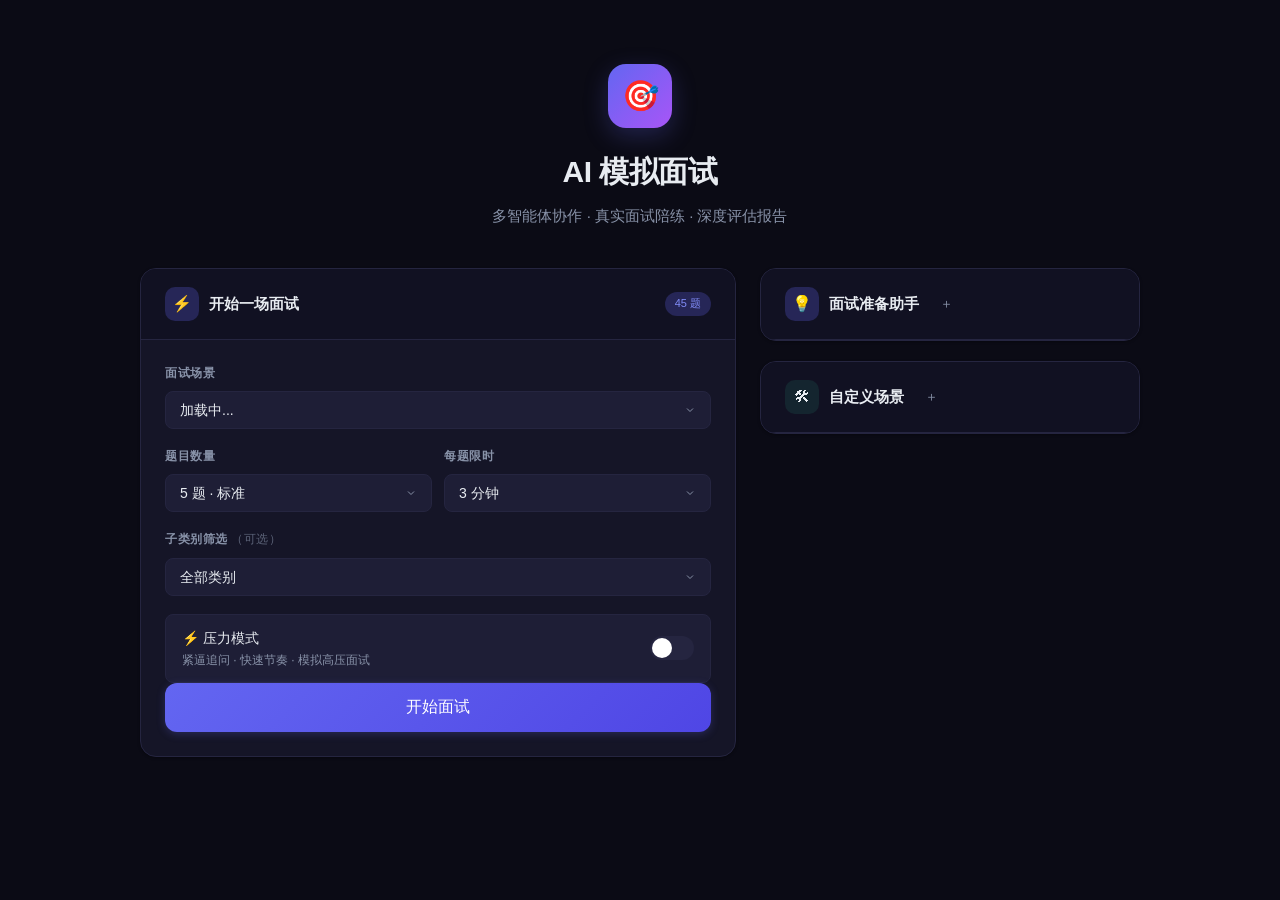
==== static/index.html @ 0c2ae0a4 "AI面试Agent: 初始部署版本 v5" ====
<!DOCTYPE html>
<html lang="zh-CN">
<head>
<meta charset="UTF-8">
<meta name="viewport" content="width=device-width, initial-scale=1.0">
<title>AI模拟面试</title>
<link rel="stylesheet" href="/static/css/style.css?v=5">
</head>
<body>

<div class="container">

  <!-- Hero -->
  <div class="hero">
    <div class="hero-icon">🎯</div>
    <h1>AI 模拟面试</h1>
    <p>多智能体协作 · 真实面试陪练 · 深度评估报告</p>
  </div>

  <!-- Main Grid: Config + Sidebar -->
  <div class="main-grid">

    <!-- ====== 左栏：面试配置 ====== -->
    <div class="card">
      <div class="card-header">
        <div class="icon purple">⚡</div>
        <h2>开始一场面试</h2>
        <span class="badge" id="totalQuestionBadge">45 题</span>
      </div>
      <div class="card-body">
        <div class="form-group">
          <label class="form-label">面试场景</label>
          <select id="sceneSelect">
            <option value="">加载中...</option>
          </select>
        </div>

        <div class="form-row">
          <div class="form-group">
            <label class="form-label">题目数量</label>
            <select id="questionCount">
              <option value="3">3 题 · 热身</option>
              <option value="5" selected>5 题 · 标准</option>
              <option value="8">8 题 · 强化</option>
              <option value="10">10 题 · 全真</option>
            </select>
          </div>
          <div class="form-group">
            <label class="form-label">每题限时</label>
            <select id="timeLimit">
              <option value="120">2 分钟</option>
              <option value="180" selected>3 分钟</option>
              <option value="300">5 分钟</option>
            </select>
          </div>
        </div>

        <div class="form-group" id="categoryGroup">
          <label class="form-label">子类别筛选 <span style="color:var(--text-muted);text-transform:none;font-weight:400;">（可选）</span></label>
          <select id="categorySelect">
            <option value="">全部类别</option>
          </select>
        </div>

        <!-- 压力模式 Toggle -->
        <div class="toggle-row" id="pressureToggle" onclick="togglePressure()">
          <div class="toggle-info">
            <div class="title">⚡ 压力模式</div>
            <div class="desc">紧逼追问 · 快速节奏 · 模拟高压面试</div>
          </div>
          <div class="toggle-switch" id="pressureSwitch"></div>
        </div>
        <div class="toggle-extra" id="pressureExtra" style="display:none;">
          <span style="font-size:12px;color:var(--text-dim)">强度：</span>
          <select id="pressureLevel">
            <option value="1">轻度</option>
            <option value="2" selected>中度</option>
            <option value="3">重度</option>
          </select>
        </div>

        <!-- Banners -->
        <div class="banner info" id="checkpointBanner" style="display:none;">
          <span>📌</span>
          <span class="banner-text" id="checkpointText">检测到未完成的面试</span>
          <span class="banner-actions">
            <button onclick="resumeInterview()" class="btn btn-primary btn-sm">继续</button>
            <button onclick="dismissCheckpoint()" class="btn btn-ghost">忽略</button>
          </span>
        </div>

        <div class="banner warning" id="retryBanner" style="display:none;">
          <span>🔄</span>
          <span class="banner-text">检测到错题，是否重练？</span>
          <span class="banner-actions">
            <button onclick="startRetry()" class="btn btn-warning btn-sm">重练</button>
            <button onclick="dismissRetry()" class="btn btn-ghost">忽略</button>
          </span>
        </div>

        <button onclick="startInterview()" class="btn btn-primary btn-block btn-lg" id="startBtn">
          开始面试
        </button>
      </div>
    </div>

    <!-- ====== 右栏：助手 + 场景管理 + 历史 ====== -->
    <div style="display:flex;flex-direction:column;gap:20px;">

      <!-- 面试准备助手 -->
      <div class="card" id="assistantCard">
        <div class="card-header">
          <div class="icon purple">💡</div>
          <h2>面试准备助手</h2>
          <button onclick="toggleAssistantPanel()" class="btn btn-ghost btn-icon" id="toggleAssistantBtn" title="展开">＋</button>
        </div>
        <div class="card-body" id="assistantPanel" style="display:none;">
          <div class="form-group">
            <label class="form-label">目标岗位 <span style="color:var(--danger)">*</span></label>
            <input type="text" id="assistantPosition" placeholder="如：高级产品经理、Java后端开发">
          </div>
          <div class="form-group">
            <label class="form-label">级别 <span style="color:var(--text-muted);text-transform:none;font-weight:400;">（可选）</span></label>
            <select id="assistantLevel">
              <option value="">不限</option>
              <option value="应届生">应届生/校招</option>
              <option value="初级">初级（1-3年）</option>
              <option value="中级">中级（3-5年）</option>
              <option value="高级">高级（5-8年）</option>
              <option value="专家">专家/总监（8年+）</option>
            </select>
          </div>
          <div class="form-group">
            <label class="form-label">个人背景 <span style="color:var(--text-muted);text-transform:none;font-weight:400;">（可选，越详细越个性化）</span></label>
            <textarea id="assistantBackground" rows="2" placeholder="如：3年B端产品经验，做过CRM和ERP，最近在看AI方向的机会..."></textarea>
          </div>
          <div class="form-group">
            <label class="form-label">重点关注 <span style="color:var(--text-muted);text-transform:none;font-weight:400;">（逗号分隔，可选）</span></label>
            <input type="text" id="assistantFocus" placeholder="如：系统设计,项目难点,沟通能力">
          </div>
          <button onclick="askAssistant()" class="btn btn-primary btn-block" id="assistantBtn">
            🤖 生成准备指南
          </button>
          <div class="divider"></div>
          <div id="assistantResult" style="display:none;">
            <div class="section-title">📋 准备指南</div>
            <div id="assistantContent" class="report-content" style="font-size:13px; max-height:500px; overflow-y:auto;"></div>
            <div class="btn-row" style="display:flex;gap:8px;margin-top:12px;">
              <button onclick="copyAssistantGuide()" class="btn btn-secondary" style="flex:1">📋 复制</button>
              <button onclick="closeAssistantResult()" class="btn btn-ghost" style="flex:1">收起</button>
            </div>
          </div>
        </div>
      </div>

      <!-- 自定义场景 -->
      <div class="card" id="customSceneCard">
        <div class="card-header">
          <div class="icon green">🛠</div>
          <h2>自定义场景</h2>
          <button onclick="toggleCustomPanel()" class="btn btn-ghost btn-icon" id="toggleCustomBtn" title="展开">＋</button>
        </div>
        <div class="card-body" id="customPanel" style="display:none;">
          <div class="form-group">
            <label class="form-label">场景名称</label>
            <input type="text" id="newSceneName" placeholder="如：产品经理、UI设计师">
          </div>
          <div class="form-group">
            <label class="form-label">子类别 <span style="color:var(--text-muted);text-transform:none;font-weight:400;">（逗号分隔）</span></label>
            <input type="text" id="newSceneCategories" placeholder="如：需求分析,用户研究,竞品分析">
          </div>
          <button onclick="createCustomScene()" class="btn btn-primary btn-block">创建场景</button>
          <div class="divider"></div>
          <div id="customSceneList"></div>
        </div>
      </div>

      <!-- 题目管理面板（动态显示） -->
      <div class="card" id="questionManageCard" style="display:none;">
        <div class="card-header">
          <div class="icon amber">📝</div>
          <h2 id="questionManageTitle">题目管理</h2>
          <button onclick="closeQuestionPanel()" class="btn btn-ghost btn-icon" title="关闭">✕</button>
        </div>
        <div class="card-body" id="questionPanel">
          <div class="form-group">
            <label class="form-label">题目内容</label>
            <textarea id="newQuestionText" rows="3" placeholder="输入面试题目"></textarea>
          </div>
          <div class="form-row">
            <div class="form-group">
              <label class="form-label">类别</label>
              <input type="text" id="newQuestionCategory" placeholder="如：需求分析">
            </div>
            <div class="form-group">
              <label class="form-label">难度 1-5</label>
              <input type="number" id="newQuestionDifficulty" value="3" min="1" max="5">
            </div>
          </div>
          <div class="form-group">
            <label class="form-label">追问关键词 <span style="color:var(--text-muted);text-transform:none;font-weight:400;">（逗号分隔）</span></label>
            <input type="text" id="newQuestionKeywords" placeholder="如：产品思维,数据分析">
          </div>
          <div class="form-group">
            <label class="form-label">模范回答要点</label>
            <textarea id="newQuestionModelAnswer" rows="2" placeholder="供评分参考的关键得分点"></textarea>
          </div>
          <div class="btn-row" style="display:flex;gap:8px;">
            <button onclick="addCustomQuestion()" class="btn btn-primary" style="flex:1">手动添加</button>
            <button onclick="autoGenerateQuestions()" class="btn btn-success" style="flex:1" id="autoGenBtn">🤖 自动生成</button>
          </div>
          <div class="gen-options" id="autoGenOptions" style="display:none;">
            <span class="label">数量：</span>
            <select id="autoGenCount">
              <option value="3">3 题</option>
              <option value="5" selected>5 题</option>
              <option value="8">8 题</option>
              <option value="10">10 题</option>
            </select>
            <button onclick="confirmAutoGenerate()" class="btn btn-success btn-sm">确认</button>
            <button onclick="cancelAutoGenerate()" class="btn btn-ghost btn-sm">取消</button>
          </div>
          <div class="divider"></div>
          <div id="customQuestionList"></div>
        </div>
      </div>

      <!-- 历史记录 -->
      <div class="card" id="historyCard" style="display:none;">
        <div class="card-header">
          <div class="icon purple">📋</div>
          <h2>最近记录</h2>
          <button onclick="clearRecords()" class="btn btn-ghost btn-sm" style="margin-left:auto;" title="清空所有记录">🗑 清空</button>
        </div>
        <div class="card-body" id="historyList"></div>
      </div>

    </div>
  </div>
</div>

<script src="/static/js/app.js"></script>
</body>
</html>
---- static/css/style.css ----
/* ===== Design System ===== */
:root {
  --primary: #6366f1;
  --primary-light: #818cf8;
  --primary-dark: #4f46e5;
  --primary-glow: rgba(99, 102, 241, 0.25);
  --bg: #0b0b15;
  --bg-card: #151527;
  --bg-card-hover: #1c1c34;
  --bg-input: #1e1e36;
  --bg-surface: #111122;
  --text: #e8ecf1;
  --text-dim: #8892a8;
  --text-muted: #5c6378;
  --border: #252540;
  --border-light: #30304d;
  --success: #34d399;
  --success-bg: rgba(52, 211, 153, 0.1);
  --warning: #fbbf24;
  --warning-bg: rgba(251, 191, 36, 0.1);
  --danger: #f87171;
  --danger-bg: rgba(248, 113, 113, 0.1);
  --radius-sm: 8px;
  --radius: 12px;
  --radius-lg: 16px;
  --radius-xl: 20px;
  --shadow-sm: 0 1px 3px rgba(0,0,0,0.3);
  --shadow: 0 4px 16px rgba(0,0,0,0.35);
  --shadow-lg: 0 8px 32px rgba(0,0,0,0.45);
  --transition: 0.2s cubic-bezier(0.4, 0, 0.2, 1);
}

* { margin: 0; padding: 0; box-sizing: border-box; }

body {
  font-family: -apple-system, BlinkMacSystemFont, "Segoe UI", "PingFang SC", "Microsoft YaHei", sans-serif;
  background: var(--bg);
  color: var(--text);
  min-height: 100vh;
  line-height: 1.6;
  -webkit-font-smoothing: antialiased;
}

/* ===== Layout ===== */
.container {
  max-width: 1040px;
  margin: 0 auto;
  padding: 32px 20px;
}

/* ===== Hero ===== */
.hero {
  text-align: center;
  padding: 32px 0 40px;
}

.hero-icon {
  width: 64px;
  height: 64px;
  background: linear-gradient(135deg, var(--primary), #a855f7);
  border-radius: 18px;
  display: flex;
  align-items: center;
  justify-content: center;
  margin: 0 auto 20px;
  font-size: 30px;
  box-shadow: 0 8px 24px var(--primary-glow);
}

.hero h1 {
  font-size: 30px;
  font-weight: 700;
  letter-spacing: -0.5px;
  margin-bottom: 8px;
}

.hero p {
  color: var(--text-dim);
  font-size: 15px;
  max-width: 420px;
  margin: 0 auto;
}

/* ===== Two-Column Grid ===== */
.main-grid {
  display: grid;
  grid-template-columns: 1fr 380px;
  gap: 24px;
  align-items: start;
}

@media (max-width: 860px) {
  .main-grid {
    grid-template-columns: 1fr;
  }
}

/* ===== Card ===== */
.card {
  background: var(--bg-card);
  border-radius: var(--radius-lg);
  border: 1px solid var(--border);
  box-shadow: var(--shadow-sm);
  overflow: hidden;
}

.card-header {
  display: flex;
  align-items: center;
  gap: 10px;
  padding: 18px 24px;
  border-bottom: 1px solid var(--border);
  background: var(--bg-surface);
}

.card-header .icon {
  width: 34px;
  height: 34px;
  border-radius: 10px;
  display: flex;
  align-items: center;
  justify-content: center;
  font-size: 16px;
  flex-shrink: 0;
}

.card-header .icon.purple { background: var(--primary-glow); }
.card-header .icon.green { background: var(--success-bg); }
.card-header .icon.amber { background: var(--warning-bg); }

.card-header h2 {
  font-size: 15px;
  font-weight: 600;
}

.card-header .badge {
  margin-left: auto;
  font-size: 11px;
  padding: 3px 10px;
  border-radius: 20px;
  background: var(--primary-glow);
  color: var(--primary-light);
  font-weight: 500;
}

.card-body {
  padding: 24px;
}

/* ===== Form Elements ===== */
.form-group {
  margin-bottom: 18px;
}

.form-group:last-child { margin-bottom: 0; }

.form-label {
  display: block;
  font-size: 12px;
  font-weight: 600;
  color: var(--text-dim);
  text-transform: uppercase;
  letter-spacing: 0.5px;
  margin-bottom: 8px;
}

.form-row {
  display: flex;
  gap: 12px;
}

.form-row .form-group {
  flex: 1;
}

select, input[type="text"], input[type="number"], textarea {
  width: 100%;
  padding: 10px 14px;
  background: var(--bg-input);
  border: 1px solid var(--border);
  border-radius: var(--radius-sm);
  color: var(--text);
  font-size: 14px;
  font-family: inherit;
  outline: none;
  transition: border-color var(--transition), box-shadow var(--transition);
}

select { cursor: pointer; appearance: none; background-image: url("data:image/svg+xml,%3Csvg xmlns='http://www.w3.org/2000/svg' width='12' height='12' viewBox='0 0 24 24' fill='none' stroke='%238892a8' stroke-width='2'%3E%3Cpath d='m6 9 6 6 6-6'/%3E%3C/svg%3E"); background-repeat: no-repeat; background-position: right 14px center; padding-right: 36px; }
textarea { resize: vertical; min-height: 60px; }
select:focus, input:focus, textarea:focus { border-color: var(--primary); box-shadow: 0 0 0 3px var(--primary-glow); }

/* Checkbox & Toggle */
.toggle-row {
  display: flex;
  align-items: center;
  justify-content: space-between;
  padding: 12px 16px;
  background: var(--bg-input);
  border-radius: var(--radius-sm);
  border: 1px solid var(--border);
  cursor: pointer;
  transition: border-color var(--transition);
}

.toggle-row:hover { border-color: var(--border-light); }

.toggle-info { flex: 1; }
.toggle-info .title { font-size: 14px; font-weight: 500; }
.toggle-info .desc { font-size: 12px; color: var(--text-dim); margin-top: 2px; }

.toggle-switch {
  width: 44px; height: 24px;
  background: var(--border);
  border-radius: 12px;
  position: relative;
  transition: background var(--transition);
  flex-shrink: 0;
}

.toggle-switch.active { background: var(--primary); }

.toggle-switch::after {
  content: '';
  position: absolute;
  top: 2px; left: 2px;
  width: 20px; height: 20px;
  background: #fff;
  border-radius: 50%;
  transition: transform var(--transition);
}

.toggle-switch.active::after { transform: translateX(20px); }

.toggle-extra {
  display: flex;
  align-items: center;
  gap: 8px;
  margin-top: 10px;
}

.toggle-extra select {
  width: auto;
  padding: 6px 28px 6px 10px;
  font-size: 13px;
}

/* ===== Buttons ===== */
.btn {
  display: inline-flex;
  align-items: center;
  justify-content: center;
  gap: 6px;
  padding: 10px 20px;
  border: none;
  border-radius: var(--radius-sm);
  font-size: 14px;
  font-weight: 500;
  cursor: pointer;
  transition: all var(--transition);
  font-family: inherit;
  white-space: nowrap;
}

.btn:disabled { opacity: 0.45; cursor: not-allowed; }

.btn-primary {
  background: linear-gradient(135deg, var(--primary), var(--primary-dark));
  color: #fff;
  box-shadow: 0 2px 8px var(--primary-glow);
}
.btn-primary:hover:not(:disabled) {
  box-shadow: 0 4px 16px var(--primary-glow);
  transform: translateY(-1px);
}

.btn-secondary {
  background: var(--bg-input);
  color: var(--text);
  border: 1px solid var(--border);
}
.btn-secondary:hover:not(:disabled) { background: var(--bg-card-hover); border-color: var(--border-light); }

.btn-success {
  background: var(--success-bg);
  color: var(--success);
  border: 1px solid rgba(52, 211, 153, 0.25);
}
.btn-success:hover:not(:disabled) { background: rgba(52, 211, 153, 0.18); }

.btn-warning {
  background: var(--warning-bg);
  color: var(--warning);
  border: 1px solid rgba(251, 191, 36, 0.25);
}
.btn-warning:hover:not(:disabled) { background: rgba(251, 191, 36, 0.18); }

.btn-danger {
  background: var(--danger-bg);
  color: var(--danger);
  border: 1px solid rgba(248, 113, 113, 0.25);
}
.btn-danger:hover:not(:disabled) { background: rgba(248, 113, 113, 0.18); }

.btn-ghost {
  background: transparent;
  color: var(--text-dim);
  padding: 6px 10px;
  font-size: 13px;
}
.btn-ghost:hover { color: var(--text); background: var(--bg-input); }

.btn-block { width: 100%; }
.btn-lg { padding: 14px 24px; font-size: 16px; border-radius: var(--radius); }

.btn-icon {
  width: 34px; height: 34px; padding: 0;
  border-radius: var(--radius-sm);
}

/* ===== Banner ===== */
.banner {
  padding: 14px 18px;
  border-radius: var(--radius-sm);
  margin-bottom: 16px;
  font-size: 13px;
  display: flex;
  align-items: center;
  gap: 10px;
  border: 1px solid;
}

.banner .banner-text { flex: 1; }
.banner .banner-actions { display: flex; gap: 8px; flex-shrink: 0; }

.banner.info {
  background: var(--primary-glow);
  border-color: rgba(99, 102, 241, 0.35);
  color: var(--primary-light);
}

.banner.warning {
  background: var(--warning-bg);
  border-color: rgba(251, 191, 36, 0.3);
  color: var(--warning);
}

/* ===== Scene List (Sidebar) ===== */
.scene-list-item {
  display: flex;
  align-items: center;
  gap: 12px;
  padding: 12px 14px;
  border-radius: var(--radius-sm);
  margin-bottom: 6px;
  background: var(--bg-input);
  border: 1px solid transparent;
  transition: all var(--transition);
  cursor: default;
}

.scene-list-item:hover {
  border-color: var(--border-light);
  background: var(--bg-card-hover);
}

.scene-dot {
  width: 8px; height: 8px;
  border-radius: 50%;
  flex-shrink: 0;
}

.scene-dot.builtin { background: var(--primary); }
.scene-dot.custom { background: var(--success); }

.scene-info { flex: 1; min-width: 0; }
.scene-info .name { font-size: 14px; font-weight: 500; }
.scene-info .meta {
  font-size: 12px;
  color: var(--text-dim);
  margin-top: 2px;
  white-space: nowrap;
  overflow: hidden;
  text-overflow: ellipsis;
}

.scene-actions {
  display: flex;
  gap: 4px;
  flex-shrink: 0;
}

/* ===== Question Panel ===== */
.question-panel {
  padding: 20px 24px;
}

.gen-options {
  display: flex;
  align-items: center;
  gap: 10px;
  padding: 12px 16px;
  background: var(--bg-input);
  border-radius: var(--radius-sm);
  margin-top: 10px;
}

.gen-options select {
  width: auto;
  padding: 6px 28px 6px 10px;
  font-size: 13px;
}

.gen-options .label {
  font-size: 13px;
  color: var(--text-dim);
}

.question-item {
  display: flex;
  gap: 12px;
  padding: 12px 14px;
  background: var(--bg-input);
  border-radius: var(--radius-sm);
  margin-bottom: 8px;
  border: 1px solid transparent;
  transition: border-color var(--transition);
}

.question-item:hover { border-color: var(--border-light); }

.question-idx {
  width: 26px; height: 26px;
  border-radius: 50%;
  background: var(--primary-glow);
  color: var(--primary-light);
  display: flex;
  align-items: center;
  justify-content: center;
  font-size: 12px;
  font-weight: 600;
  flex-shrink: 0;
}

.question-body { flex: 1; min-width: 0; }
.question-body .q-text { font-size: 13px; line-height: 1.5; margin-bottom: 4px; }
.question-body .q-tags {
  display: flex;
  gap: 6px;
  flex-wrap: wrap;
}

.tag {
  display: inline-flex;
  align-items: center;
  font-size: 11px;
  padding: 2px 8px;
  border-radius: 10px;
  background: rgba(136, 146, 168, 0.1);
  color: var(--text-dim);
}

.tag.difficulty { background: rgba(251, 191, 36, 0.15); color: var(--warning); }
.tag.category { background: var(--primary-glow); color: var(--primary-light); }

/* ===== History ===== */
.history-item {
  display: flex;
  align-items: center;
  gap: 12px;
  padding: 12px 14px;
  background: var(--bg-input);
  border-radius: var(--radius-sm);
  margin-bottom: 6px;
  cursor: pointer;
  transition: all var(--transition);
  border: 1px solid transparent;
}

.history-item:hover {
  border-color: var(--border-light);
  background: var(--bg-card-hover);
}

.history-dot {
  width: 36px; height: 36px;
  border-radius: 50%;
  background: var(--primary-glow);
  display: flex;
  align-items: center;
  justify-content: center;
  font-size: 14px;
  font-weight: 700;
  color: var(--primary-light);
  flex-shrink: 0;
}

.history-info { flex: 1; min-width: 0; }
.history-info .scene { font-size: 14px; font-weight: 500; }
.history-info .meta { font-size: 12px; color: var(--text-dim); }

.history-score {
  font-size: 18px;
  font-weight: 700;
  color: var(--primary-light);
  flex-shrink: 0;
}

/* ===== Empty State ===== */
.empty-state {
  text-align: center;
  padding: 28px 16px;
  color: var(--text-muted);
  font-size: 13px;
}

.empty-state .icon { font-size: 28px; margin-bottom: 8px; opacity: 0.5; }

/* ===== Divider ===== */
.divider {
  height: 1px;
  background: var(--border);
  margin: 20px 0;
}

/* ===== Section Title ===== */
.section-title {
  font-size: 13px;
  font-weight: 600;
  color: var(--text-dim);
  text-transform: uppercase;
  letter-spacing: 0.5px;
  margin-bottom: 12px;
}

/* ===== Loading Spinner ===== */
.spinner {
  display: inline-block;
  width: 16px; height: 16px;
  border: 2px solid var(--border);
  border-top-color: var(--primary);
  border-radius: 50%;
  animation: spin 0.6s linear infinite;
}

@keyframes spin { to { transform: rotate(360deg); } }

/* ================================================================
   Interview Page
   ================================================================ */

.interview-container {
  display: flex;
  flex-direction: column;
  height: 100vh;
  max-width: 800px;
  margin: 0 auto;
}

.interview-header {
  display: flex;
  justify-content: space-between;
  align-items: center;
  padding: 14px 20px;
  background: var(--bg-card);
  border-bottom: 1px solid var(--border);
  font-size: 13px;
}

.interview-header .scene-badge {
  display: flex;
  align-items: center;
  gap: 8px;
}

.interview-header .status {
  display: flex;
  align-items: center;
  gap: 16px;
}

.progress-text { color: var(--text-dim); }

.timer {
  font-variant-numeric: tabular-nums;
  font-weight: 600;
  font-size: 14px;
}

.timer.warning { color: var(--warning); }
.timer.danger { color: var(--danger); animation: pulse 1s infinite; }

@keyframes pulse {
  50% { opacity: 0.4; }
}

.chat-area {
  flex: 1;
  overflow-y: auto;
  padding: 20px;
  display: flex;
  flex-direction: column;
  gap: 14px;
  background: var(--bg);
}

.chat-area .loading-msg {
  text-align: center;
  color: var(--text-dim);
  padding: 48px 20px;
}

/* Messages */
.msg {
  max-width: 82%;
  padding: 14px 18px;
  border-radius: var(--radius);
  font-size: 15px;
  line-height: 1.65;
  white-space: pre-wrap;
  word-break: break-word;
  animation: msgIn 0.25s ease-out;
}

@keyframes msgIn {
  from { opacity: 0; transform: translateY(8px); }
  to { opacity: 1; transform: translateY(0); }
}

.msg.interviewer {
  background: var(--bg-card);
  border: 1px solid var(--border);
  align-self: flex-start;
  border-bottom-left-radius: 4px;
}

.msg.user {
  background: linear-gradient(135deg, var(--primary), var(--primary-dark));
  align-self: flex-end;
  border-bottom-right-radius: 4px;
}

.msg.system {
  align-self: center;
  background: transparent;
  color: var(--text-dim);
  font-size: 13px;
  padding: 4px 12px;
}

.msg.scores {
  background: var(--success-bg);
  border: 1px solid rgba(52, 211, 153, 0.25);
  align-self: flex-start;
  font-size: 14px;
}

/* Input Area */
.input-area {
  padding: 16px 20px;
  background: var(--bg-card);
  border-top: 1px solid var(--border);
}

.input-area textarea {
  width: 100%;
  padding: 12px 16px;
  background: var(--bg-input);
  border: 1px solid var(--border);
  border-radius: var(--radius-sm);
  color: var(--text);
  font-size: 15px;
  resize: none;
  outline: none;
  font-family: inherit;
  margin-bottom: 10px;
  transition: border-color var(--transition), box-shadow var(--transition);
}

.input-area textarea:focus {
  border-color: var(--primary);
  box-shadow: 0 0 0 3px var(--primary-glow);
}

.button-row {
  display: flex;
  gap: 8px;
}

.button-row .btn { flex: 1; }

/* Pause Overlay */
.overlay {
  position: fixed;
  inset: 0;
  background: rgba(0, 0, 0, 0.75);
  backdrop-filter: blur(4px);
  display: flex;
  align-items: center;
  justify-content: center;
  z-index: 100;
}

.overlay-card {
  background: var(--bg-card);
  border-radius: var(--radius-lg);
  padding: 40px;
  text-align: center;
  border: 1px solid var(--border);
  box-shadow: var(--shadow-lg);
}

.overlay-card h2 { margin-bottom: 8px; font-size: 20px; }
.overlay-card p { color: var(--text-dim); margin-bottom: 24px; font-size: 14px; }

/* ================================================================
   Report Page
   ================================================================ */

.report-container {
  max-width: 800px;
  padding-bottom: 48px;
}

.report-hero {
  text-align: center;
  padding: 40px 0 32px;
}

.report-hero h1 {
  font-size: 28px;
  font-weight: 700;
  margin-bottom: 8px;
}

.report-hero .scene-tag {
  display: inline-block;
  font-size: 13px;
  padding: 4px 14px;
  border-radius: 20px;
  background: var(--primary-glow);
  color: var(--primary-light);
}

.score-display {
  display: flex;
  justify-content: center;
  margin-bottom: 36px;
}

.score-circle {
  width: 130px; height: 130px;
  border-radius: 50%;
  background: linear-gradient(135deg, var(--primary), #a855f7);
  display: flex;
  flex-direction: column;
  align-items: center;
  justify-content: center;
  box-shadow: 0 8px 32px var(--primary-glow);
}

.score-number {
  font-size: 40px;
  font-weight: 800;
  line-height: 1;
}

.score-label {
  font-size: 14px;
  opacity: 0.8;
  margin-top: 4px;
}

.radar-chart {
  width: 100%;
  height: 380px;
  margin-bottom: 24px;
}

.report-content {
  background: var(--bg-card);
  border-radius: var(--radius-lg);
  padding: 28px;
  border: 1px solid var(--border);
  line-height: 1.8;
  font-size: 15px;
}

.report-content h2 { font-size: 18px; margin: 24px 0 10px; color: var(--primary-light); }
.report-content h2:first-child { margin-top: 0; }
.report-content h3 { font-size: 16px; margin: 16px 0 8px; }
.report-content p { margin-bottom: 10px; }
.report-content ul { padding-left: 20px; margin-bottom: 10px; }
.report-content li { margin-bottom: 4px; }

.question-details {
  margin-top: 28px;
}

.question-details h2 {
  font-size: 20px;
  margin-bottom: 16px;
  color: var(--primary-light);
}

.detail-card {
  background: var(--bg-card);
  border: 1px solid var(--border);
  border-radius: var(--radius);
  padding: 18px 22px;
  margin-bottom: 12px;
  transition: border-color var(--transition);
}

.detail-card.wrong {
  border-color: rgba(248, 113, 113, 0.35);
  background: rgba(248, 113, 113, 0.04);
}

.detail-header {
  display: flex;
  align-items: flex-start;
  gap: 12px;
  margin-bottom: 10px;
}

.detail-index {
  color: var(--primary-light);
  font-weight: 700;
  font-size: 14px;
  flex-shrink: 0;
  width: 24px;
}

.detail-question { flex: 1; font-size: 14px; line-height: 1.5; }

.detail-score {
  font-weight: 700;
  font-size: 20px;
  color: var(--success);
  flex-shrink: 0;
}

.detail-score.low { color: var(--danger); }

.detail-body {
  padding-left: 36px;
  font-size: 13px;
  color: var(--text-dim);
}

.detail-answer {
  margin-bottom: 8px;
  padding: 10px 14px;
  background: var(--bg-input);
  border-radius: 6px;
  line-height: 1.55;
}

.detail-dims {
  margin-bottom: 6px;
  font-size: 12px;
  color: var(--text-dim);
}

.detail-comment {
  color: var(--warning);
  font-size: 13px;
}

.report-actions {
  display: flex;
  gap: 12px;
  justify-content: center;
  margin-top: 36px;
}

.report-actions .btn { min-width: 140px; }

/* ===== Mobile ===== */
@media (max-width: 640px) {
  .container { padding: 16px 12px; }
  .hero { padding: 20px 0 28px; }
  .hero h1 { font-size: 24px; }
  .card-header { padding: 14px 18px; }
  .card-body { padding: 18px; }
  .form-row { flex-direction: column; gap: 0; }
  .msg { max-width: 90%; font-size: 14px; }
  .score-circle { width: 100px; height: 100px; }
  .score-number { font-size: 30px; }
  .report-content { padding: 20px; }
}
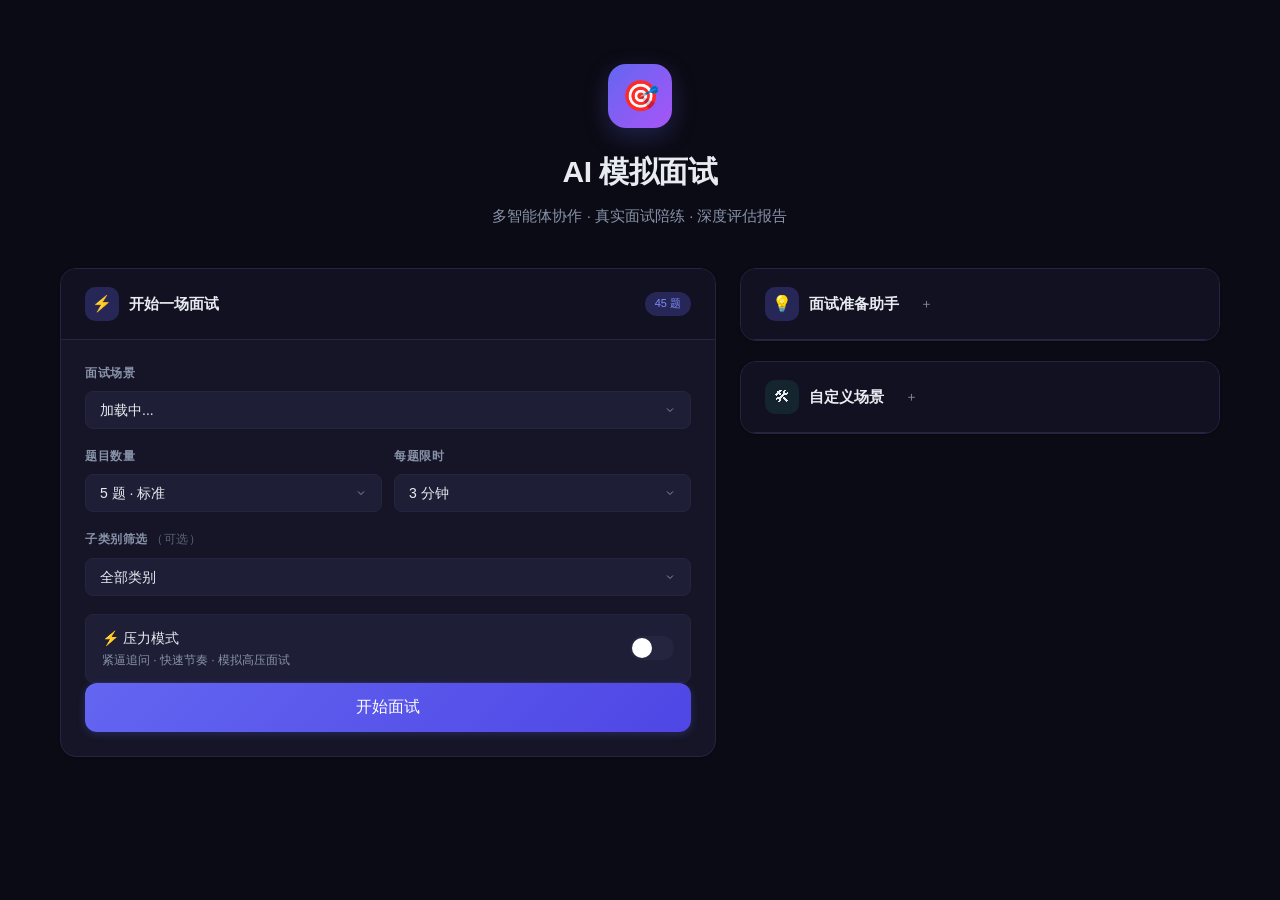
==== commit 766a4e2a: "v6: 右栏宽度 380→480px，准备指南/自定义场景内容区扩大，阅读体验优化" ====
--- a/static/index.html
+++ b/static/index.html
@@ -4,7 +4,7 @@
 <meta charset="UTF-8">
 <meta name="viewport" content="width=device-width, initial-scale=1.0">
 <title>AI模拟面试</title>
-<link rel="stylesheet" href="/static/css/style.css?v=5">
+<link rel="stylesheet" href="/static/css/style.css?v=6">
 </head>
 <body>
 
@@ -144,7 +144,7 @@
           <div class="divider"></div>
           <div id="assistantResult" style="display:none;">
             <div class="section-title">📋 准备指南</div>
-            <div id="assistantContent" class="report-content" style="font-size:13px; max-height:500px; overflow-y:auto;"></div>
+            <div id="assistantContent" class="report-content" style="font-size:14px;"></div>
             <div class="btn-row" style="display:flex;gap:8px;margin-top:12px;">
               <button onclick="copyAssistantGuide()" class="btn btn-secondary" style="flex:1">📋 复制</button>
               <button onclick="closeAssistantResult()" class="btn btn-ghost" style="flex:1">收起</button>
--- a/static/css/style.css
+++ b/static/css/style.css
@@ -43,7 +43,7 @@
 
 /* ===== Layout ===== */
 .container {
-  max-width: 1040px;
+  max-width: 1200px;
   margin: 0 auto;
   padding: 32px 20px;
 }
@@ -84,7 +84,7 @@
 /* ===== Two-Column Grid ===== */
 .main-grid {
   display: grid;
-  grid-template-columns: 1fr 380px;
+  grid-template-columns: 1fr 480px;
   gap: 24px;
   align-items: start;
 }
@@ -784,6 +784,8 @@
   border: 1px solid var(--border);
   line-height: 1.8;
   font-size: 15px;
+  max-height: 700px;
+  overflow-y: auto;
 }
 
 .report-content h2 { font-size: 18px; margin: 24px 0 10px; color: var(--primary-light); }
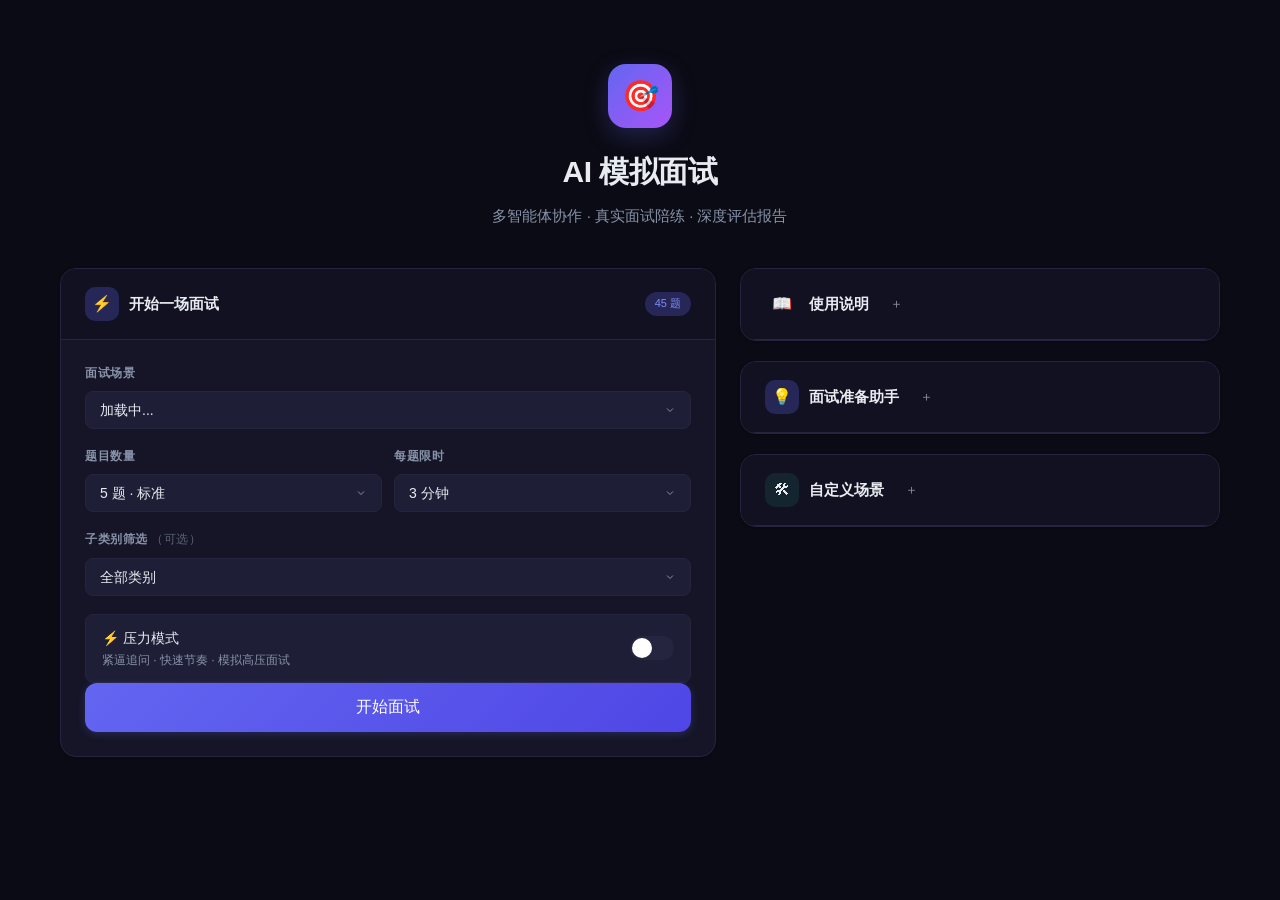
==== commit 380045d2: "feat: 新增使用说明小助手，AI生成智能体使用指南" ====
--- a/static/index.html
+++ b/static/index.html
@@ -107,6 +107,30 @@
     <!-- ====== 右栏：助手 + 场景管理 + 历史 ====== -->
     <div style="display:flex;flex-direction:column;gap:20px;">
 
+      <!-- 使用说明 -->
+      <div class="card" id="usageGuideCard">
+        <div class="card-header">
+          <div class="icon blue">📖</div>
+          <h2>使用说明</h2>
+          <button onclick="toggleUsageGuidePanel()" class="btn btn-ghost btn-icon" id="toggleUsageGuideBtn" title="展开">＋</button>
+        </div>
+        <div class="card-body" id="usageGuidePanel" style="display:none;">
+          <p style="color:var(--text-dim);font-size:13px;margin:0 0 12px 0;">第一次使用？点击下方按钮，AI 将为你生成一份完整的使用指南。</p>
+          <button onclick="generateUsageGuide()" class="btn btn-primary btn-block" id="usageGuideBtn">
+            📖 生成使用说明
+          </button>
+          <div class="divider" id="usageGuideDivider" style="display:none;"></div>
+          <div id="usageGuideResult" style="display:none;">
+            <div class="section-title">📖 使用说明</div>
+            <div id="usageGuideContent" class="report-content" style="font-size:14px;"></div>
+            <div class="btn-row" style="display:flex;gap:8px;margin-top:12px;">
+              <button onclick="copyUsageGuide()" class="btn btn-secondary" style="flex:1">📋 复制</button>
+              <button onclick="closeUsageGuideResult()" class="btn btn-ghost" style="flex:1">收起</button>
+            </div>
+          </div>
+        </div>
+      </div>
+
       <!-- 面试准备助手 -->
       <div class="card" id="assistantCard">
         <div class="card-header">
@@ -137,6 +161,12 @@
           <div class="form-group">
             <label class="form-label">重点关注 <span style="color:var(--text-muted);text-transform:none;font-weight:400;">（逗号分隔，可选）</span></label>
             <input type="text" id="assistantFocus" placeholder="如：系统设计,项目难点,沟通能力">
+          </div>
+          <div class="form-group" id="assistantHistoryGroup" style="display:none;">
+            <label class="form-label">基于历史记录 <span style="color:var(--text-muted);text-transform:none;font-weight:400;">（可选，自动分析薄弱环节）</span></label>
+            <select id="assistantHistorySelect">
+              <option value="">不使用历史记录</option>
+            </select>
           </div>
           <button onclick="askAssistant()" class="btn btn-primary btn-block" id="assistantBtn">
             🤖 生成准备指南
